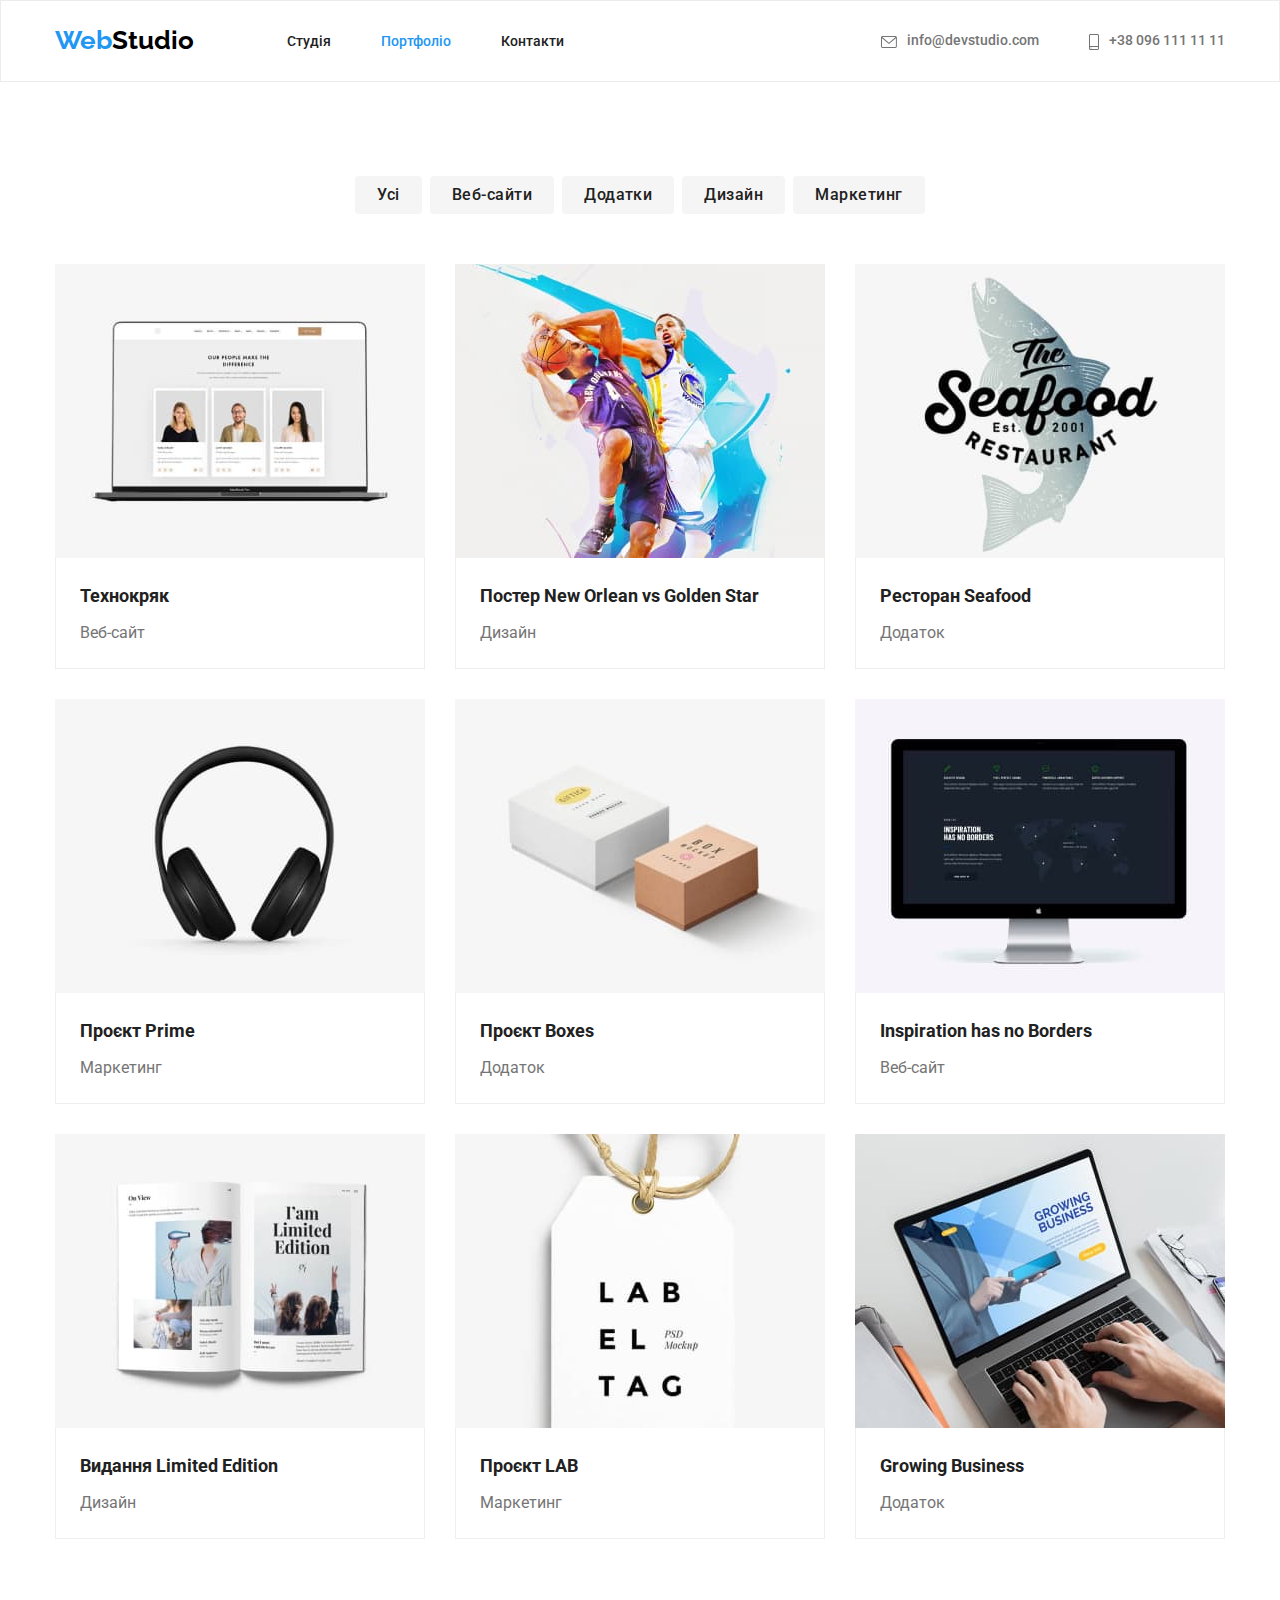
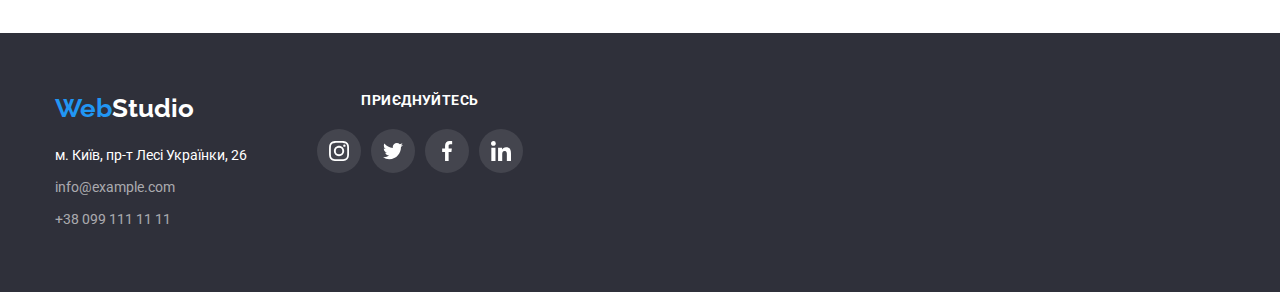
==== portfolio.html @ 20085428 "copy of previous work" ====
<html lang="uk">
  <head>
    <meta charset="UTF-8" />
    <meta http-equiv="X-UA-Compatible" content="IE=edge" />
    <meta name="viewport" content="width=device-width, initial-scale=1.0" />
    <title>Web Studio</title>
    <link
      href="https://fonts.googleapis.com/css2?family=Raleway:wght@700&family=Roboto:wght@400;500;700;900&display=swap"
      rel="stylesheet"
    />
       <link rel="stylesheet" href="./css/styles.css" />
  </head>
  <body>
    
    <header class="header">
      <div class="container">
      <div class="header-main">
        <div class="logo-link">
        <a class="link web" href="./index.html">
          Web<span class="studio">Studio</span> </a>
      </div>
        <nav>
          <ul class="list main-menu">
            <li class="item-menu-header"><a class="link menu-item " href="./index.html">Студія</a></li>
            <li class="item-menu-header"><a class="link menu-item current" href="./portfolio.html">Портфоліо</a></li>
            <li class="item-menu-header"><a class="link menu-item" href="./portfolio.html">Контакти</a></li>
          </ul>
        </nav>


        <ul class="list contact-list">

          <li class="item-contact-info">
            <a class="link main-contact"  href="mailto:info@devstudio.com">
          <svg width="16" height="12" class="icon-header">
          <use href="./images/icons.svg#icon-envelope"></use>
          </svg>info@devstudio.com </a>
          </li>
          
          <li class="item-contact-info">
          <a class="link main-contact" href="tel:+380961111111">
           <svg width="10" height="16" class="icon-header">
           <use href="./images/icons.svg#icon-smartphone"></use>
            </svg>+38 096 111 11 11
            </a>
          </li>

        </ul>
        </div>
      </div>
    </header>

    

    <main>
      <section class="portfolio">
        <div class="container">
        <h1 class="visually-hidden">Наші роботи</h1>
       

        <ul class="list button-list">
          <li><button type="button" class="button">Усі</button></li>
          <li><button type="button" class="button">Веб-сайти</button></li>
          <li><button type="button" class="button">Додатки</button></li>
          <li><button type="button" class="button">Дизайн</button></li>
          <li><button type="button" class="button">Маркетинг</button></li>
        </ul>
       

        
        <ul class="list port-card-list">
          
          <li class="port-card">
              <a href="#" class="work-cards">
              <img
                src="./images/portfolio/project1.jpg"
                alt="Технокряк"
                width="370"/>
                <div class="examples">
              <h2 class="port-subtitle">Технокряк</h2>
              <p class="port-text">Веб-сайт</p>
             </div>
            </a>
          </li>


          <li class="port-card">
              <a href="#" class="work-cards">
              <img
                src="./images/portfolio/project2.jpg"
                alt="Технокряк"
                width="370"/>
                <div class="examples">
              <h2 class="port-subtitle">Постер <span lang="en">New Orlean vs Golden Star</span></h2>
              <p class="port-text">Дизайн</p>
             </div>
             </a>
          </li>


          <li class="port-card">
             <a href="#" class="work-cards">
              <img
                src="./images/portfolio/project3.jpg"
                alt="Технокряк"
                width="370"/>
                <div class="examples">
              <h2 class="port-subtitle">Ресторан <span lang="en">Seafood</span></h2>
              <p class="port-text">Додаток</p>
              </div>
             </a>
          </li>

          <li class="port-card">
             <a href="#" class="work-cards">
              <img
                src="./images/portfolio/project4.jpg"
                alt="Проєкт Prime"
                width="370"/>
                <div class="examples">
              <h2 class="port-subtitle">Проєкт <span lang="en">Prime</span></h2>
              <p class="port-text">Маркетинг</p>
              </div>
              </a>
          </li>


          <li class="port-card">
            <a href="#" class="work-cards">
              <img
                src="./images/portfolio/project5.jpg"
                alt="Проєкт Boxes"
                width="370"/>
                <div class="examples">
              <h2 class="port-subtitle">Проєкт <span lang="en">Boxes</span></h2>
              <p class="port-text">Додаток</p>
              </div>
              </a>
          </li>


          <li class="port-card">
             <a href="#" class="work-cards">
              <img
                src="./images/portfolio/project6.jpg"
                alt="Inspiration has no Borders"
                width="370"/>
                <div class="examples">
              <h2 class="port-subtitle"><span lang="en">Inspiration has no Borders</span></h2>
              <p class="port-text">Веб-сайт</p>
              </div>
              </a>
          </li>


          <li class="port-card">
           <a href="#" class="work-cards">
              <img
                src="./images/portfolio/project7.jpg"
                alt="Видання Limited Edition"
                width="370"/>
                <div class="examples">
              <h2 class="port-subtitle">Видання <span lang="en">Limited Edition</span></h2>
              <p class="port-text">Дизайн</p>
              </div>
              </a>
          </li>


          <li class="port-card">
              <div class="examples-content">
              <div class="examples-content">
              <a href="#" class="work-cards">
              <img
                src="./images/portfolio/project8.jpg"
                alt="Проєкт LAB"
                width="370"/>
                <div class="examples">
              <h2 class="port-subtitle">Проєкт LAB</h2>
              <p class="port-text">Маркетинг</p>
              </div>
              
              </div>
              </div>
              </a>
          </li>


          <li class="port-card">
            <a href="#" class="work-cards">
              <img
                src="./images/portfolio/project9.jpg"
                alt="Growing Business"
                width="370"/>
                <div class="examples">
              <h2 class="port-subtitle"><span lang="en">Growing Business</span></h2>
              <p class="port-text">Додаток</p>
              </div>
            </a>
          </li>

          
        </ul>
      </div>
      </section>
    </main>
    

    <footer class="footer">
      <div class="container footer-container">
  
      <div class="footer-list">
        <a class="web link logo-footer " href="./index.html">
          Web<span class="studio-footer">Studio</span>
        </a>
        <address>
          <ul class="list">
  
            <li  class="footer-adress-top">
              <a class="link footer-adress"
                href="https://goo.gl/maps/jJck5WTrnHUXHv1q9"
                target="_blank"
                rel="noopener noreferrer">
                м. Київ, пр-т Лесі Українки, 26 </a>
            </li >
  
            <li class="footer-adress-top" >
              <a class="link footer-contact" href="mailto:info@example.com"
                >info@example.com</a>
            </li >
  
            <li class="footer-adress-top">
              <a class="link footer-contact" href="tel:+380991111111"
                >+38 099 111 11 11</a>
            </li>
  
          </ul>
        </address>
      
  
  
     
  
    </div>
   <div class="footer-follow">
        
        <h2 class="title-follow">Приєднуйтесь</h2>
  
        <ul class="footer-social-links">
  
          <li class="footer-social-item">
            <a class="footer-social-link" href="#">
              <svg class="footer-icon">
                <use href="./images/icons.svg#icon-instagram"></use>
              </svg>
            </a>
          </li>
  
          <li class="footer-social-item">
            <a class="footer-social-link" href="#">
              <svg class="footer-icon">
                <use href="./images/icons.svg#icon-twitter"></use>
              </svg>
            </a>
          </li>
  
          <li class="footer-social-item">
            <a class="footer-social-link" href="#">
              <svg class="footer-icon">
                <use href="./images/icons.svg#icon-facebook"></use>
              </svg>
            </a>
          </li>
  
          <li class="footer-social-item">
            <a class="footer-social-link" href="#">
              <svg class="footer-icon">
                <use href="./images/icons.svg#icon-linkedin"></use>
              </svg>
            </a>
          </li>
  
        </ul>
  
      </div>
  
    </footer>
    
  </body>
</html>
---- css/styles.css ----
html{
    box-sizing: border-box;
}

:root {
    --main-font: 'Roboto', sans-serif;

    --bg-color: #FFFFFF;
    --dark-bg-color: #2F303A; 
    --light-bg-color: #F5F5F5;
    --gray-bg-color:#F5F4FA;
    --text-color:#212121;
    --logo-black-color:#000000;
    --light-text-color: #757575;
    --accent-text-color:#FFFFFF;
    --footer-text-color:rgba(255, 255, 255, 0.6);
   
    --accent-color: #2196F3;
    --active-color: #188CE8;

    --header-border-color: #ECECEC;

    --border-color:rgba(238,238,238,1)
}

/* Утиліти / Reset */ 

.container{
    width: 1200px;
    padding-left: 15px;
    padding-right: 15px;
    margin: 0 auto;
    }
     

*,
*::before,
*::after{
    box-sizing:inherit
}

p,h1,h2,h3,ul {
margin: 0;
}

ul{
margin: 0;
padding-left: 0;
list-style: none;
}

.link {
    text-decoration: none;
 }

body{
    font-family: var(--main-font);
    line-height: 1.2;
    background-color: var(--bg-color);
    margin: 0;
}

 .list{
    padding: 0;
    margin: 0;
    list-style:none;
 }

/* Header */  /* Header */ /* Header */ /* Header */ /* Header */ 

.header {
    display: flex;
    justify-content: center;
    border: 1px solid var(--header-border-color);
}
.header-list{
    display: flex;
    justify-content: space-between;
    flex-wrap: wrap;
    padding: 15px 0;
    margin: 0 20px;
    align-items: baseline;
}

.header-main{
    display: flex;
    height: 80px;
    align-items: center;
}
.logo-link{
    display: flex;
}

.contact-list{
display: flex;
margin-left: auto;
}

h2{
    text-align: center;
}

.web {
    font-family: 'Raleway', sans-serif;
    font-weight: 700;
    font-size: 26px;
    color: var(--accent-color);
}

.studio {
    color:var(--logo-black-color)
}
.main-menu{
    display: flex;
    margin-left:93px;
    justify-content: space-between;
}

.main-contact {
    font-weight: 500;
    font-size: 14px;
    color: var(--light-text-color);
}

.item-menu-header{
    margin-right: 50px;
}
.item-menu-header:last-child{
    margin-right:0;
}

.menu-item {
    font-weight: 500;
    font-size: 14px;
    color: var(--text-color);
}

.item-contact-info{
    margin-right: 50px;
}
.item-contact-info:last-child{
    margin-right: 0;
}

.menu-item:focus,
.menu-item:hover,
.main-contact:focus,
.main-contact:hover {
    color: var(--accent-color);
}
.current{
    color: var(--accent-color);
}
.contact-icon{
    color: var(--light-text-color);
}

/* Main */

.main-section {
    background-color: var(--dark-bg-color);
    text-align: center;
    align-items: center;
    padding: 200px 0;
    background-image: linear-gradient( to right, rgba(47, 48, 58, 0.4), rgba(47, 48, 58, 0.4)) , url(../images/hero.jpg);
    background-repeat: no-repeat;
    background-position: center;
    
}

.main-text {
    font-weight: 900;
    font-size: 44px;
    color: var(--accent-text-color);
    text-align: center;
    text-transform: uppercase;
    margin: 0 auto;
    /* margin-top: 0;
    margin-bottom: 30px; */
    width: 696px;
}

.main-button {
    font-family: inherit;
    line-height: 1.2;
    font-weight: 700;
    font-size: 16px;
    background-color: var(--accent-color);
    color: var(--accent-text-color);
    cursor: pointer;
    display: inline-block;
    min-width: 216px;
    height: 50px;
    text-align: center;
    border-radius: 4px;
    padding: 10px 32px;
    margin-top: 50px;
    border: none;
    
}

.main-button:hover,
.main-button:focus {
    background-color: var(--active-color);
}

/* Advantages */  /* Advantages */ /* Advantages */
.our-features{
    padding-top: 94px;
}
.main-items{
    display: flex;
    gap: 30px;
}

.item-title {
    font-weight: 700;
    font-size: 14px;
    color: var(--text-color);
    text-transform: uppercase;
    margin-top: 30px;
}

.item-text {
    font-size: 14px;
    line-height: 1.71;
    color: var(--light-text-color);
    margin-top: 10px;
}

.icon{
    display: flex;
    text-align: center;
    justify-content: center;
    text-align: center;  
}

.icon-header{
vertical-align: middle;
fill: currentColor;
margin-right: 10px;
}

.benefits-icon-container{
display: flex;
justify-content: center;
align-items: center;
width: 270px;
height: 120px;
background-color: var(--gray-bg-color);
border-radius: 4px;
}



/* Activities */

.our-activities{
    padding-bottom: 94px;
    padding-top: 94px;
    background-color: var(--bg-color)
}

.visually-hidden {
    position: absolute;
      white-space: nowrap;
      width: 1px;
      height: 1px;
      overflow: hidden;
      border: 0;
      padding: 0;
      clip: rect(0 0 0 0);
      clip-path: inset(50%);
      margin: -1px;
}

.subtitle {
    font-weight: 700;
    font-size: 36px;
    color: var(--text-color);
    margin-bottom: 50px;
}
.activities-list{
    display: flex;
    gap: 30px;
}
.activity{
    height:294px;
    width:370px;
}

/* Team */

.team {
    background-color: var(--light-bg-color);
    padding-top: 94px;
    padding-bottom: 94px;
}
.team-list{
    display: flex;
    flex-wrap: wrap;
    justify-content: center;
    gap: 30px; 
}

.team-card {
    background-color:var(--gray-bg-color);
    background: var(--accent-text-color);
    box-shadow: 0px 1px 3px rgba(0,0,0,0.12), 0px 1px 1px rgba(0,0,0,0.14), 0px 2px 1px rgba(0,0,0,0.2)                    ;
    border-radius:0px 0px 4px 4px;
}
    

.card-title {
    font-weight: 500;
    font-size: 16px;
    color: var(--text-color);
}

.card-text {
    font-size: 16px;
    color: var(--light-text-color);
margin-top:10px ;
}

.workers{
padding: 30px 10px;
text-align: center;
}

.team-social-links {
display: flex;
justify-content: center;
gap: 10px;
margin-top: 16px;
  }

.team-social-link{
display: flex;
justify-content: center;
align-items: center;
width: 44px;
height: 44px;
border-radius: 50%;
color: #AFB1B8;
}

.team-icon {
height: 20px;
width: 20px;
fill:currentColor;
  }

  .team-social-link:hover,
  .team-social-link:focus {
color:var(--bg-color);
background-color: var(--accent-color);
  }

/* clients */

.clients {
    background-color: var(--light-bg-color);
    padding-bottom: 94px;
    padding-top: 94px;
  }

.clients-list {
    display: flex;
    justify-content: center;
    gap: 30px;
}


.clients-title{
    font-size: 36px;
    font-weight: 700;
    text-align: center;
    margin-bottom: 50px;  
}

.clients-list-link {
    width:170px;
    height:92px;
    border: 1px solid #AFB1B8;
    border-radius: 4px;
    display: flex;
    justify-content: center;
    align-items: center;
    color: #AFB1B8;
    
}

.clients-icon {
width: 106px;
height: 60px;
fill: currentColor;
  }

.clients-icon:hover{
color: var(--active-color);
}

.clients-list-link:hover,
.clients-list-link:focus  {
color: var(--accent-color);
border-color: var(--accent-color);
  }


  /* .team-icon {
    height: 20px;
    width: 20px;
    fill:currentColor;
      }
    
      .team-social-link:hover,
      .team-social-link:focus {
    color:var(--bg-color);
    background-color: var(--accent-color);
      } */



/* Footer */
.footer-container{
    display: flex;
    vertical-align: baseline;
}

.footer-list{
    /* display: flex;
    vertical-align: baseline; */
}
.footer {
    background-color: var(--dark-bg-color);
    padding: 60px 0;
}

.studio-footer {
    color: var(--accent-text-color);
}

.footer-adress,
.footer-contact {
    font-size: 14px;
    line-height: 1.71;
    color: var(--accent-text-color);
    font-style: normal;
}
.footer-adress-top:not(:first-child){
    margin-top: 8px;
}

.footer-contact {
    color: var(--footer-text-color);
}

.footer-adress:hover,
.footer-adress:focus,
.footer-contact:hover,
.footer-contact:focus {
    color: var(--accent-color);
}

.logo-footer{
    display: block;
}
address{
    margin-top: 20px;
}

.footer-follow {
    margin-left: 70px;
    align-items: baseline;
  }

  .title-follow {
    color: var(--bg-color);
    font-size: 14px;
    line-height: 1.14;
    letter-spacing: 0.03em;
    text-transform: uppercase;
    margin-bottom: 20px;
  }

  .footer-social-links {
    display: flex;
    justify-content: center;
  }

  .footer-social-item + .footer-social-item {
    margin-left: 10px;
  }

  .footer-social-link {
    display: flex;
    justify-content: center;
    align-items: center;
    width: 44px;
    height: 44px;
    border-radius: 50%;
    color: var(--add-color);
    background-color: rgba(255, 255, 255, 0.1);
  }

.footer-icon {
    height: 20px;
    width: 20px;
    fill: white;
  }
  
.footer-social-link:hover,
.footer-social-link:focus {
background-color: var(--accent-color);
  }


/* Portfolio */    /* Portfolio */   /* Portfolio */    /* Portfolio */
.work-cards{
    text-decoration: none;
    display: block;

}

.portfolio{
padding-top: 94px;
padding-bottom: 94px;
}
.examples{
border-left: 1px solid var(--border-color);
border-bottom:1px solid var(--border-color);
border-right:1px solid var(--border-color);
padding: 20px 24px;
text-align: left;
}

img{
    display: block;
    max-width: 100%;
    height: auto;
}

.button {
    font-family: var(--main-font);
    font-weight: 500;
    font-size: 16px;
    line-height: 1.62;
    color: var(--text-color);
    background-color: var(--light-bg-color);
    cursor: pointer;
    letter-spacing: 0.03em;
    border-radius: 4px;
    border: 0px;
    padding: 6px 22px;
    gap: 10px;
    margin: 0 auto;

}
.button-list{
    display: flex;
    flex-wrap: wrap;
    justify-content: center;  
    margin-bottom: 50px;
    gap: 8px;
}

.button:focus,
.button:hover {
    background-color: var(--accent-color);
    color: var(--accent-text-color);
    box-shadow: 0px 3px 1px rgba(0, 0, 0, 0.1), 0px 1px 2px rgba(0, 0, 0, 0.08), 0px 2px 2px rgba(0, 0, 0, 0.12);
}

/* Cards */

.work-cards:focus,
.work-cards:hover {
    box-shadow: 0px 3px 1px rgba(0, 0, 0, 0.1), 0px 1px 2px rgba(0, 0, 0, 0.08), 0px 2px 2px rgba(0, 0, 0, 0.12);
    
}

.port-subtitle {
    font-weight: 700;
    font-size: 18px;
    line-height: 2;
    color: inherit;
    color: var(--text-color);
    text-align: left;
}

.port-card-list{
display: flex;
flex-wrap: wrap;
gap: 30px;
}

.port-card{
    width: 370px;
    height: 405px;
}

.port-text {
    font-size: 16px;
    line-height: 1.88;
    color: var(--light-text-color);
    margin-top: 4px;
}
a{
    display: block;
}
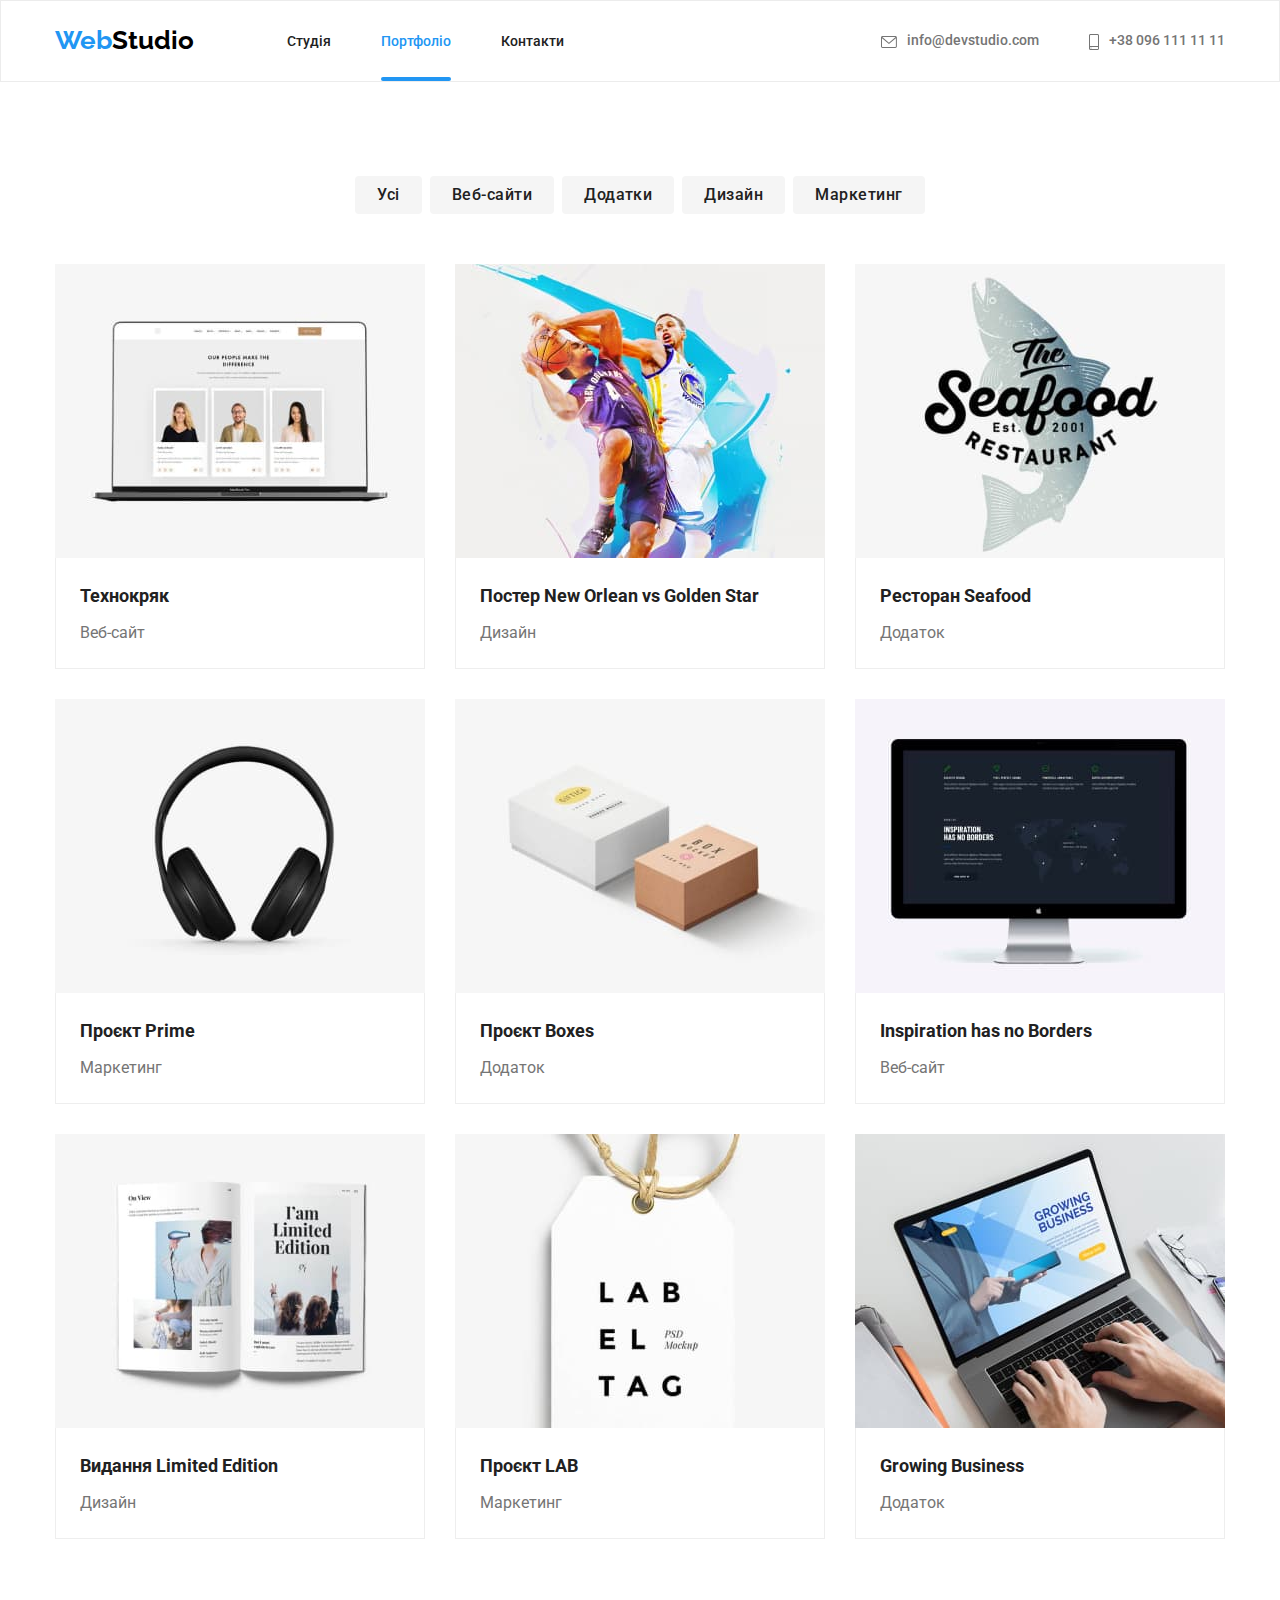
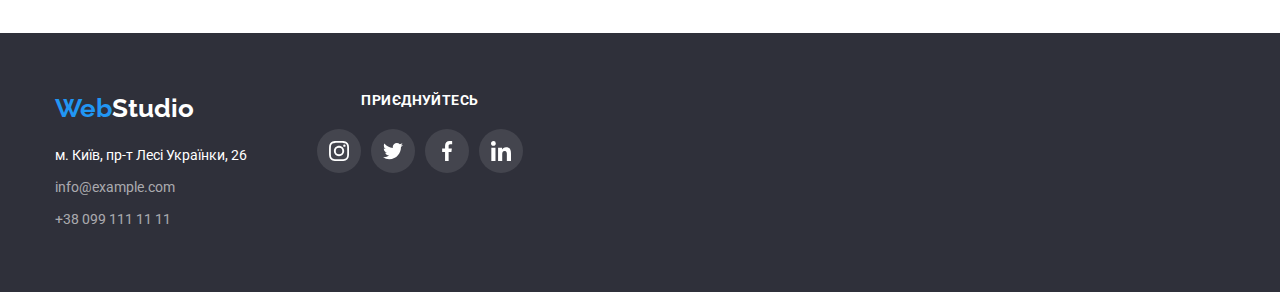
==== commit 01ec647e: "added  page underline, text positioning(activities)" ====
--- a/portfolio.html
+++ b/portfolio.html
@@ -72,38 +72,52 @@
           
           <li class="port-card">
               <a href="#" class="work-cards">
-              <img
-                src="./images/portfolio/project1.jpg"
-                alt="Технокряк"
-                width="370"/>
+
+                <div class="portfolio-overlay">
+              <img src="./images/portfolio/project1.jpg"  alt="Технокряк"  width="370"/>
+              <p class="portfolio-img-text">
+              Ресурс пропонує комплексні пропозиції з різним рівнем функціоналу та сервісів. Все це дозволить відвідувачу отримати вичерпні відомості про компанію чи приватну особу
+              </p>
+              </div>
+
                 <div class="examples">
               <h2 class="port-subtitle">Технокряк</h2>
               <p class="port-text">Веб-сайт</p>
              </div>
+
             </a>
           </li>
 
 
           <li class="port-card">
               <a href="#" class="work-cards">
-              <img
-                src="./images/portfolio/project2.jpg"
-                alt="Технокряк"
-                width="370"/>
+
+                <div class="portfolio-overlay">
+              <img src="./images/portfolio/project2.jpg" alt="Технокряк" width="370"/>
+              <p class="portfolio-img-text">
+                Ресурс пропонує комплексні пропозиції з різним рівнем функціоналу та сервісів. Все це дозволить відвідувачу отримати вичерпні відомості про компанію чи приватну особу
+                </p>
+                  </div>
+
                 <div class="examples">
               <h2 class="port-subtitle">Постер <span lang="en">New Orlean vs Golden Star</span></h2>
               <p class="port-text">Дизайн</p>
              </div>
+
              </a>
           </li>
 
 
           <li class="port-card">
              <a href="#" class="work-cards">
-              <img
-                src="./images/portfolio/project3.jpg"
-                alt="Технокряк"
-                width="370"/>
+
+              <div class="portfolio-overlay">
+              <img src="./images/portfolio/project3.jpg" alt="Технокряк" width="370"/>
+              <p class="portfolio-img-text">
+                Ресурс пропонує комплексні пропозиції з різним рівнем функціоналу та сервісів. Все це дозволить відвідувачу отримати вичерпні відомості про компанію чи приватну особу
+                </p>
+                  </div>
+
                 <div class="examples">
               <h2 class="port-subtitle">Ресторан <span lang="en">Seafood</span></h2>
               <p class="port-text">Додаток</p>
@@ -111,12 +125,16 @@
              </a>
           </li>
 
-          <li class="port-card">
-             <a href="#" class="work-cards">
-              <img
-                src="./images/portfolio/project4.jpg"
-                alt="Проєкт Prime"
-                width="370"/>
+
+          <li class="port-card">
+              <a href="#" class="work-cards">
+              <div class="portfolio-overlay">
+              <img src="./images/portfolio/project4.jpg" alt="Проєкт Prime" width="370"/>
+              <p class="portfolio-img-text">
+                Ресурс пропонує комплексні пропозиції з різним рівнем функціоналу та сервісів. Все це дозволить відвідувачу отримати вичерпні відомості про компанію чи приватну особу
+                </p>
+                  </div>
+
                 <div class="examples">
               <h2 class="port-subtitle">Проєкт <span lang="en">Prime</span></h2>
               <p class="port-text">Маркетинг</p>
@@ -127,10 +145,13 @@
 
           <li class="port-card">
             <a href="#" class="work-cards">
-              <img
-                src="./images/portfolio/project5.jpg"
-                alt="Проєкт Boxes"
-                width="370"/>
+              <div class="portfolio-overlay">
+              <img src="./images/portfolio/project5.jpg" alt="Проєкт Boxes" width="370"/>
+              <p class="portfolio-img-text">
+                Ресурс пропонує комплексні пропозиції з різним рівнем функціоналу та сервісів. Все це дозволить відвідувачу отримати вичерпні відомості про компанію чи приватну особу
+                </p>
+                  </div>
+
                 <div class="examples">
               <h2 class="port-subtitle">Проєкт <span lang="en">Boxes</span></h2>
               <p class="port-text">Додаток</p>
@@ -141,10 +162,13 @@
 
           <li class="port-card">
              <a href="#" class="work-cards">
-              <img
-                src="./images/portfolio/project6.jpg"
-                alt="Inspiration has no Borders"
-                width="370"/>
+              <div class="portfolio-overlay">
+              <img src="./images/portfolio/project6.jpg" alt="Inspiration has no Borders" width="370"/>
+              <p class="portfolio-img-text">
+                Ресурс пропонує комплексні пропозиції з різним рівнем функціоналу та сервісів. Все це дозволить відвідувачу отримати вичерпні відомості про компанію чи приватну особу
+                </p>
+                  </div>
+
                 <div class="examples">
               <h2 class="port-subtitle"><span lang="en">Inspiration has no Borders</span></h2>
               <p class="port-text">Веб-сайт</p>
@@ -155,10 +179,13 @@
 
           <li class="port-card">
            <a href="#" class="work-cards">
-              <img
-                src="./images/portfolio/project7.jpg"
-                alt="Видання Limited Edition"
-                width="370"/>
+            <div class="portfolio-overlay">
+              <img src="./images/portfolio/project7.jpg" alt="Видання Limited Edition" width="370"/>
+              <p class="portfolio-img-text">
+                Ресурс пропонує комплексні пропозиції з різним рівнем функціоналу та сервісів. Все це дозволить відвідувачу отримати вичерпні відомості про компанію чи приватну особу
+                </p>
+                  </div>
+
                 <div class="examples">
               <h2 class="port-subtitle">Видання <span lang="en">Limited Edition</span></h2>
               <p class="port-text">Дизайн</p>
@@ -170,11 +197,17 @@
           <li class="port-card">
               <div class="examples-content">
               <div class="examples-content">
+
               <a href="#" class="work-cards">
-              <img
-                src="./images/portfolio/project8.jpg"
-                alt="Проєкт LAB"
-                width="370"/>
+
+                <div class="portfolio-overlay">
+              <img src="./images/portfolio/project8.jpg" alt="Проєкт LAB" width="370"/>
+              <p class="portfolio-img-text">
+                Ресурс пропонує комплексні пропозиції з різним рівнем функціоналу та сервісів. Все це дозволить відвідувачу отримати вичерпні відомості про компанію чи приватну особу
+                </p>
+                  </div>
+
+
                 <div class="examples">
               <h2 class="port-subtitle">Проєкт LAB</h2>
               <p class="port-text">Маркетинг</p>
@@ -188,10 +221,13 @@
 
           <li class="port-card">
             <a href="#" class="work-cards">
-              <img
-                src="./images/portfolio/project9.jpg"
-                alt="Growing Business"
-                width="370"/>
+              <div class="portfolio-overlay">
+              <img src="./images/portfolio/project9.jpg" alt="Growing Business" width="370"/>
+              <p class="portfolio-img-text">
+                Ресурс пропонує комплексні пропозиції з різним рівнем функціоналу та сервісів. Все це дозволить відвідувачу отримати вичерпні відомості про компанію чи приватну особу
+                </p>
+                  </div>
+
                 <div class="examples">
               <h2 class="port-subtitle"><span lang="en">Growing Business</span></h2>
               <p class="port-text">Додаток</p>
--- a/css/styles.css
+++ b/css/styles.css
@@ -154,6 +154,23 @@
 .contact-icon{
     color: var(--light-text-color);
 }
+
+.item-menu-header{
+position: relative;
+}
+
+.menu-item.current::after{
+content: "";
+display: block;
+position: absolute;
+bottom:-32;
+left: 0;
+width: 100%;
+height: 4px;
+border-radius:2px;
+background-color: var(--accent-color);
+}
+
 
 /* Main */
 
@@ -285,9 +302,30 @@
     gap: 30px;
 }
 .activity{
+    position: relative;
     height:294px;
     width:370px;
 }
+
+.job-description{
+    position: absolute;
+    bottom: 0;
+    left: 0;
+    height: 70px;
+    background: rgba(47, 48, 58, 0.8);
+    border: 1px solid #000000;
+    color: var(--accent-text-color);
+    text-transform: uppercase;
+    font-weight: 700;
+    font-size: 14px;
+    line-height: 1.14;
+    text-align: center;
+    letter-spacing: 0.03em;
+    width: 100%;
+    padding-top: 27px;
+
+}
+
 
 /* Team */
 
@@ -572,6 +610,35 @@
     box-shadow: 0px 3px 1px rgba(0, 0, 0, 0.1), 0px 1px 2px rgba(0, 0, 0, 0.08), 0px 2px 2px rgba(0, 0, 0, 0.12);
 }
 
+.portfolio-overlay{
+    position: relative;
+    overflow: hidden;
+}
+
+.portfolio-img-text {
+    position: absolute;
+    top: 0;
+    left: 0;
+    transform: translateY(100%);
+
+
+    font-size: 18px;
+    line-height: 1.56;
+    letter-spacing: 0.03em;
+    color: var(--accent-text-color);
+    background-color: rgba(33, 150, 243, 0.9);
+    padding: 63px 24px;
+    width: 100%;
+    height: 100%;
+    transition: transform var(--animation-duration) var(--animation-function);
+}
+
+.port-card:hover .portfolio-img-text,
+.port-card:focus .portfolio-img-text{
+  transform: translateY(0);
+}
+
+
 /* Cards */
 
 .work-cards:focus,
